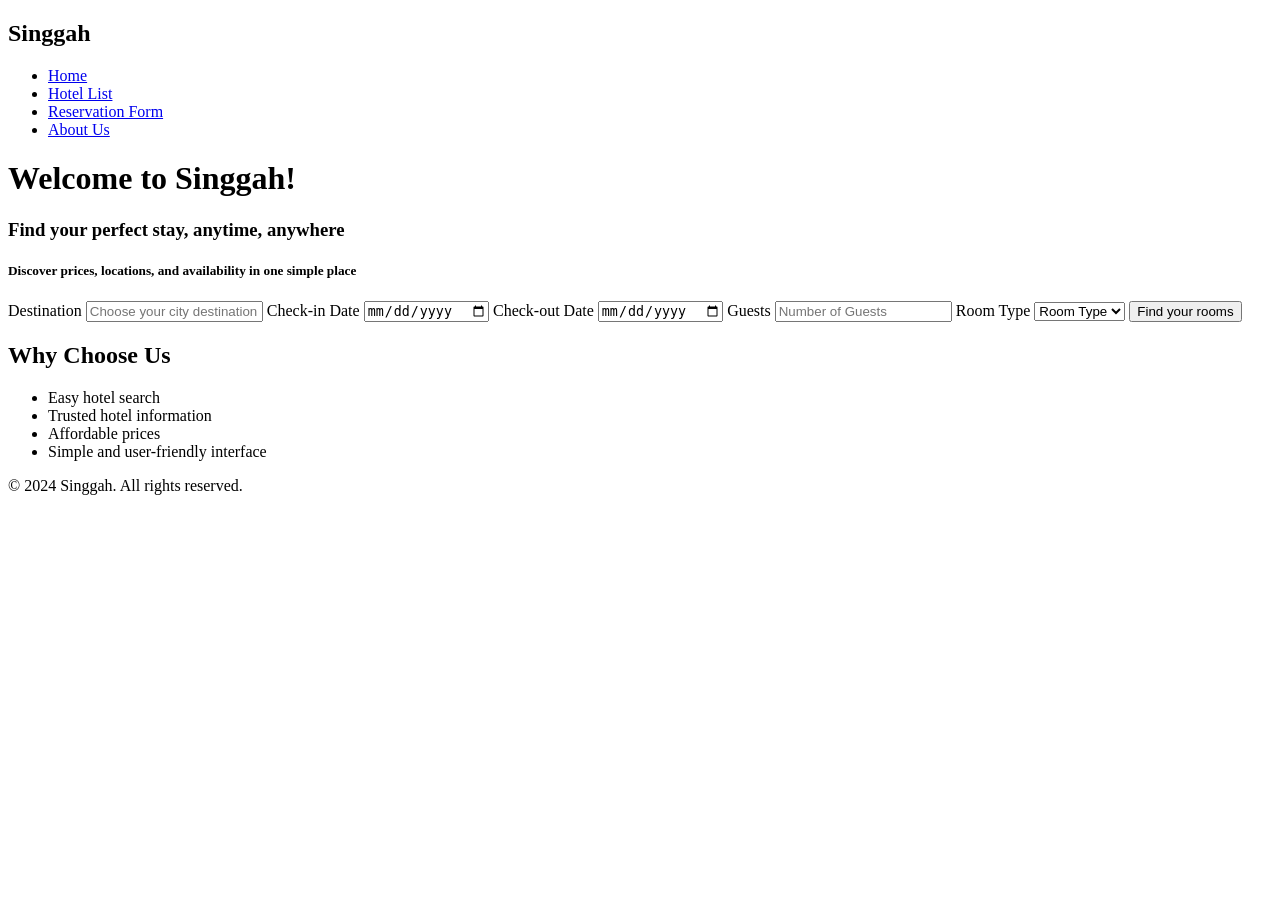
==== index.html @ 07c880d2 "Initial commit" ====
<!DOCTYPE html>
<html lang="en">
    <head>
        <meta charset="UTF-8">
        <meta name="viewport" content="width=device-width, initial-scale=1.0">
        <link rel="stylesheet" href="assets/css/styles.css">
        <title>Welcome to Singgah</title>
    </head>
    <body>
        <!--Navigation Bar-->
        <nav>
            <h2 id="logo">Singgah</h2>
            <ul>
                <li><a href="index.html">Home</a></li>
                <li><a href="hotels.html">Hotel List</a></li>
                <li><a href="reservation.html">Reservation Form</a></li>
                <li><a href="about.html">About Us</a></li>
            </ul>
        </nav>

        <!--main container of landing page-->
        <div>
            <h1>Welcome to Singgah!</h1>
            <h3>Find your perfect stay, anytime, anywhere</h3>
            <h5>Discover prices, locations, and availability in one simple place</h5>
            <form>
                <label for="city">Destination</label>
                <input id="city" type="text" name="location" placeholder="Choose your city destination" required>

                <label for="checkin">Check-in Date</label>
                <input id="checkin" name="checkin" type="date" required>

                <label for="checkout">Check-out Date</label>
                <input id="checkout" name="checkout" type="date" required>

                <label for="guests">Guests</label>
                <input type="number" name="guests" placeholder="Number of Guests" min="1" required>

                <label for="roomType">Room Type</label>
                <select name="roomType" required>
                    <option value="" disabled selected>Room Type</option>
                    <option value="single">Single</option>
                    <option value="double">Double</option>
                    <option value="suite">Suite</option>
                </select>

                <button type="submit">Find your rooms</button>
            </form>
        </div>

        <!--second slide of the container-->
        <div>
            <h2>Why Choose Us</h2>
            <ul>
                <li>Easy hotel search</li>
                <li>Trusted hotel information</li>
                <li>Affordable prices</li>
                <li>Simple and user-friendly interface</li>
            </ul>
        </div>
        <footer>
            <p>&copy; 2024 Singgah. All rights reserved.</p>
        </footer>
        
        <script src="assets/js/script.js"></script>
    </body>
</html>
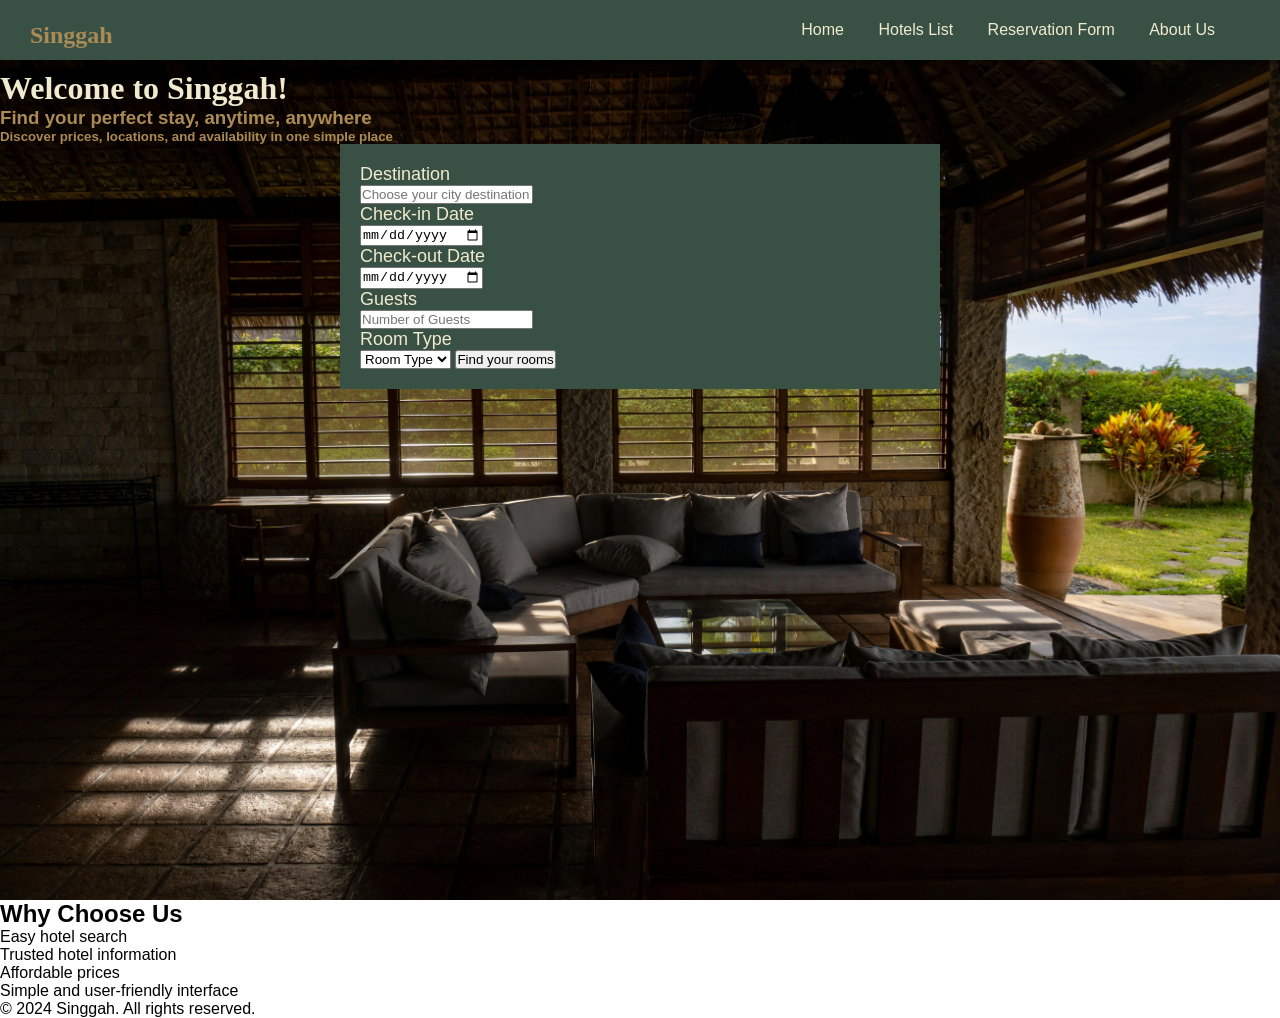
==== commit d097ea98: "make a landing page" ====
--- a/index.html
+++ b/index.html
@@ -6,23 +6,40 @@
         <link rel="stylesheet" href="assets/css/styles.css">
         <title>Welcome to Singgah</title>
     </head>
+    <!--THIS IS THE LANDING PAGE-->
     <body>
         <!--Navigation Bar-->
         <nav>
-            <h2 id="logo">Singgah</h2>
-            <ul>
-                <li><a href="index.html">Home</a></li>
-                <li><a href="hotels.html">Hotel List</a></li>
-                <li><a href="reservation.html">Reservation Form</a></li>
-                <li><a href="about.html">About Us</a></li>
-            </ul>
+            <div id="logo">
+                <h2
+                    id="logo"
+                    style="
+                        color:#AA8B56;
+                        font-family:Copperplate, Papyrus, fantasy;
+                    ">
+                    Singgah
+                </h2>
+            </div>
+            <div id="navlink">
+                <ul>
+                    <li><a href="index.html">Home</a></li>
+                    <li><a href="hotels.html">Hotels List</a></li>
+                    <li><a href="reservation.html">Reservation Form</a></li>
+                    <li><a href="about.html">About Us</a></li>
+                </ul>
+            </div>
         </nav>
 
         <!--main container of landing page-->
-        <div>
-            <h1>Welcome to Singgah!</h1>
-            <h3>Find your perfect stay, anytime, anywhere</h3>
-            <h5>Discover prices, locations, and availability in one simple place</h5>
+        <div id="container">
+            <h1 style="
+                color:#F0EBCE;
+                font-family:Copperplate, Papyrus, fantasy;
+            ">
+                Welcome to Singgah!
+            </h1>
+            <h3 style="color:#AA8B56">Find your perfect stay, anytime, anywhere</h3>
+            <h5 style="color:#AA8B56">Discover prices, locations, and availability in one simple place</h5>
             <form>
                 <label for="city">Destination</label>
                 <input id="city" type="text" name="location" placeholder="Choose your city destination" required>
--- a/assets/css/styles.css
+++ b/assets/css/styles.css
@@ -0,0 +1,75 @@
+* {
+  margin: 0;
+  padding: 0;
+  box-sizing: border-box;
+}
+
+body {
+    font-family: Verdana, sans-serif;
+}
+
+nav {
+    background-color: #395144;
+    position: fixed;
+    width: 100%;
+    height: 60px;
+    display: flex;
+    align-items: center;
+    justify-content: space-between;
+}
+
+a {
+    text-decoration: none;
+    color: #F0EBCE;
+}
+
+#logo {
+    padding-top: 5px;
+    padding-left: 15px;
+}
+
+a:hover {
+    background-color: #4E6C50;
+    padding: 5px 10px;
+    border-radius: 5px;
+}
+
+#navlink {
+    padding: 15px;    
+}
+
+#navlink ul {
+    float: right;
+    margin-right: 20px;
+}
+
+#navlink ul li {
+    display: inline;
+    margin-right: 30px;
+}
+
+
+#container {
+    padding-top: 70px;
+    height: 100vh;
+    width: 100%;
+    background-size: cover;
+    background-image:url(../img/landing-page.jpg);
+}
+
+form {
+    margin: auto;
+    background-color: #395144;
+    width: 600px;
+    padding: 20px;
+}
+
+label{
+    display: block;
+}
+
+form label {
+    color: #F0EBCE;
+    font-size: 18px;
+    margin-right: 10px;
+}
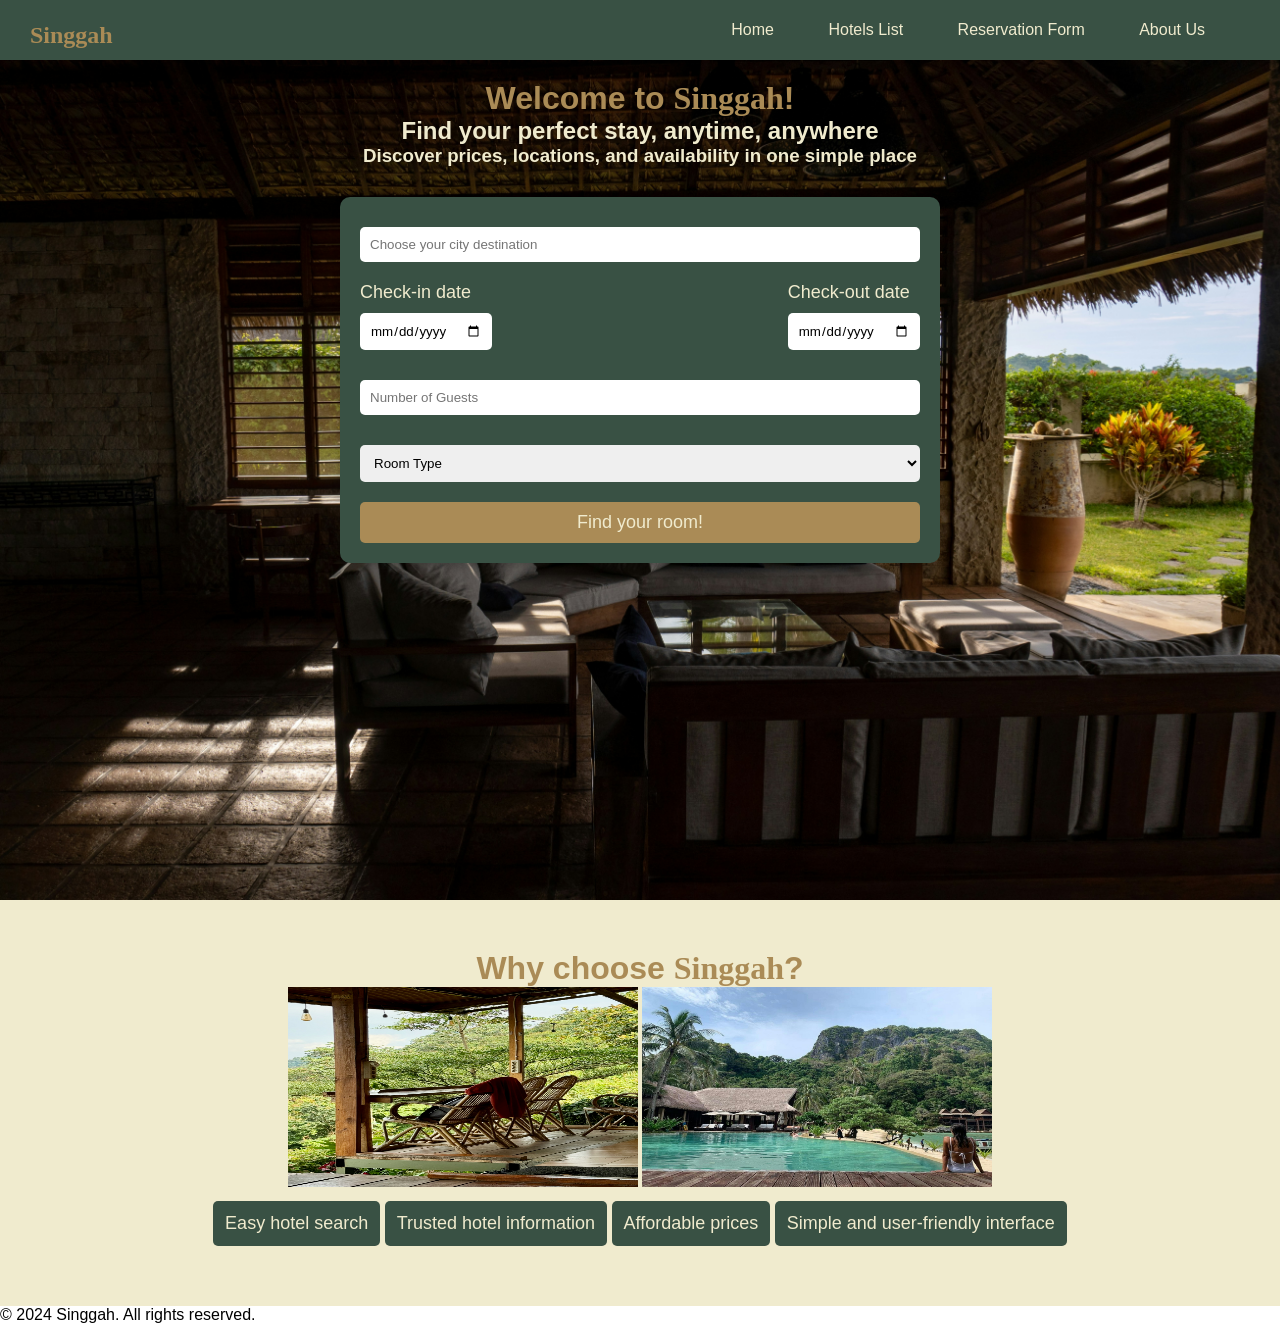
==== commit fc1b0770: "lanjutin landing page" ====
--- a/index.html
+++ b/index.html
@@ -33,27 +33,28 @@
         <!--main container of landing page-->
         <div id="container">
             <h1 style="
-                color:#F0EBCE;
-                font-family:Copperplate, Papyrus, fantasy;
+                color:#AA8B56;
+                text-align: center;
             ">
-                Welcome to Singgah!
+                Welcome to <span style="font-family:Copperplate, Papyrus, fantasy;">Singgah</span>!
             </h1>
-            <h3 style="color:#AA8B56">Find your perfect stay, anytime, anywhere</h3>
-            <h5 style="color:#AA8B56">Discover prices, locations, and availability in one simple place</h5>
+            <h2 style="color:#F0EBCE; text-align: center;">Find your perfect stay, anytime, anywhere</h3>
+            <h3 style="color:#F0EBCE; margin-bottom:30px; text-align:center;">Discover prices, locations, and availability in one simple place</h5>
             <form>
-                <label for="city">Destination</label>
                 <input id="city" type="text" name="location" placeholder="Choose your city destination" required>
 
-                <label for="checkin">Check-in Date</label>
-                <input id="checkin" name="checkin" type="date" required>
-
-                <label for="checkout">Check-out Date</label>
-                <input id="checkout" name="checkout" type="date" required>
-
-                <label for="guests">Guests</label>
+                <div id="dateInputs">
+                    <div id="checkinDate">
+                        <label for="checkin">Check-in date</label>
+                        <input id="checkin" name="checkin" type="date" required>
+                    </div>
+                    <div id="checkoutDate">
+                        <label for="checkout">Check-out date</label>
+                        <input id="checkout" name="checkout" type="date" required>
+                    </div>
+                </div>
                 <input type="number" name="guests" placeholder="Number of Guests" min="1" required>
 
-                <label for="roomType">Room Type</label>
                 <select name="roomType" required>
                     <option value="" disabled selected>Room Type</option>
                     <option value="single">Single</option>
@@ -61,19 +62,25 @@
                     <option value="suite">Suite</option>
                 </select>
 
-                <button type="submit">Find your rooms</button>
+                <button id="submit" type="submit">Find your room!</button>
             </form>
         </div>
 
         <!--second slide of the container-->
-        <div>
-            <h2>Why Choose Us</h2>
-            <ul>
-                <li>Easy hotel search</li>
-                <li>Trusted hotel information</li>
-                <li>Affordable prices</li>
-                <li>Simple and user-friendly interface</li>
-            </ul>
+        <div id="whyUs">
+            <h1 style="color:#AA8B56;">Why choose <span style="font-family:Copperplate, Papyrus, fantasy;">Singgah</span>?</h2>
+                <div id="gallery">
+                    <img src="assets/img/image1.jpg" alt="Happy travelers" class="whyUsImg">
+                    <img src="assets/img/image2.jpg" alt="Hotel room" class="whyUsImg">
+                </div>
+                <div id="whyPoints">
+                    <ul>
+                        <li class="whyPoint">Easy hotel search</li>
+                        <li class="whyPoint">Trusted hotel information</li>
+                        <li class="whyPoint">Affordable prices</li>
+                        <li class="whyPoint">Simple and user-friendly interface</li>
+                    </ul>
+                </div>
         </div>
         <footer>
             <p>&copy; 2024 Singgah. All rights reserved.</p>
@@ -81,4 +88,4 @@
         
         <script src="assets/js/script.js"></script>
     </body>
-</html>+</html>
--- a/assets/css/styles.css
+++ b/assets/css/styles.css
@@ -2,10 +2,11 @@
   margin: 0;
   padding: 0;
   box-sizing: border-box;
+  font-family: Arial, Helvetica, sans-serif
 }
 
 body {
-    font-family: Verdana, sans-serif;
+    font-family: Helvetica, sans-serif;
 }
 
 nav {
@@ -21,6 +22,8 @@
 a {
     text-decoration: none;
     color: #F0EBCE;
+    padding: 5px 10px;
+    border-radius: 5px;
 }
 
 #logo {
@@ -30,8 +33,6 @@
 
 a:hover {
     background-color: #4E6C50;
-    padding: 5px 10px;
-    border-radius: 5px;
 }
 
 #navlink {
@@ -50,7 +51,7 @@
 
 
 #container {
-    padding-top: 70px;
+    padding-top: 80px;
     height: 100vh;
     width: 100%;
     background-size: cover;
@@ -62,6 +63,8 @@
     background-color: #395144;
     width: 600px;
     padding: 20px;
+    border-radius: 10px;
+    box-shadow: 0 4px 8px rgba(0, 0, 0, 0.2);
 }
 
 label{
@@ -72,4 +75,79 @@
     color: #F0EBCE;
     font-size: 18px;
     margin-right: 10px;
+}
+
+input[type="text"], input[type="number"] {
+    width: 100%;
+    padding: 10px;
+    margin: 10px 0 20px 0;
+    border: none;
+    border-radius: 5px;
+}
+
+input[type="date"] {
+    width: 100%;
+    padding: 10px;
+    margin: 10px 0 20px 0;
+    border: none;
+    border-radius: 5px;
+}
+
+#dateInputs {
+    display: flex;
+    justify-content: space-between;
+    gap: 20px;
+}
+
+select {
+    width: 100%;
+    padding: 10px;
+    margin: 10px 0 20px 0;
+    border: none;
+    border-radius: 5px;
+}
+
+#submit {
+    width: 100%;
+    padding: 10px;
+    background-color: #AA8B56;
+    color: #F0EBCE;
+    border: none;
+    border-radius: 5px;
+    font-size: 18px;
+    cursor: pointer;
+}
+
+#submit:hover {
+    background-color: #ac9166;
+}
+
+#whyUs {
+    padding: 50px;
+    text-align: center;
+    background-color: #F0EBCE;
+}
+
+#whyUs ul li {
+    list-style-type: none;
+    margin: 10px 0;
+    font-size: 18px;
+}
+
+.whyPoint {
+    background-color: #395144;
+    color: #F0EBCE;
+    display: inline-block;
+    border-radius: 5px;
+    padding: 12px;
+    cursor: pointer;
+}
+
+.whyPoint:hover {
+    background-color: #4E6C50; 
+}
+
+.whyUsImg {
+    height: 200px;
+    width: 350px
 }
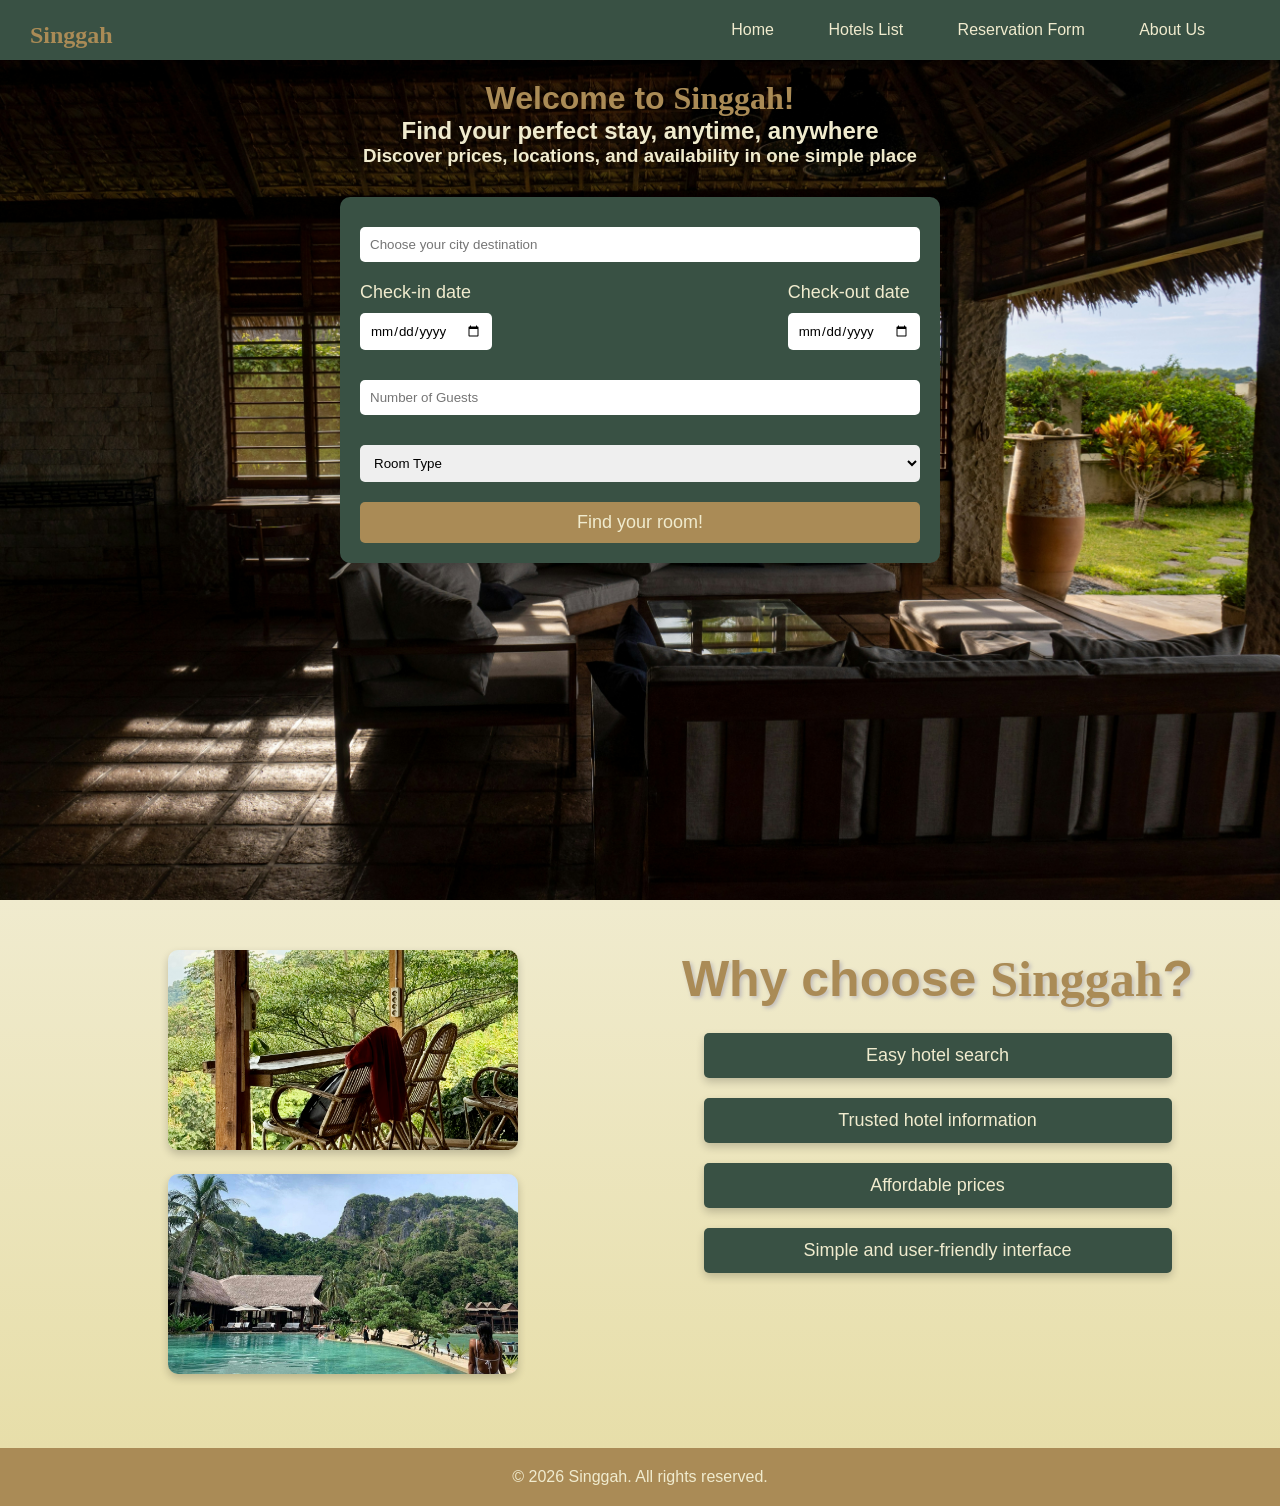
==== commit e8150ca1: "finished the landing page and started the about us page" ====
--- a/index.html
+++ b/index.html
@@ -25,65 +25,75 @@
                     <li><a href="index.html">Home</a></li>
                     <li><a href="hotels.html">Hotels List</a></li>
                     <li><a href="reservation.html">Reservation Form</a></li>
-                    <li><a href="about.html">About Us</a></li>
+                    <li><a href="task_css/about.html">About Us</a></li>
                 </ul>
             </div>
         </nav>
 
         <!--main container of landing page-->
         <div id="container">
-            <h1 style="
-                color:#AA8B56;
-                text-align: center;
-            ">
-                Welcome to <span style="font-family:Copperplate, Papyrus, fantasy;">Singgah</span>!
-            </h1>
-            <h2 style="color:#F0EBCE; text-align: center;">Find your perfect stay, anytime, anywhere</h3>
-            <h3 style="color:#F0EBCE; margin-bottom:30px; text-align:center;">Discover prices, locations, and availability in one simple place</h5>
-            <form>
-                <input id="city" type="text" name="location" placeholder="Choose your city destination" required>
+            <div id="landingPage">
+                <h1 style="
+                    color:#AA8B56;
+                    text-align: center;
+                ">
+                    Welcome to <span style="font-family:Copperplate, Papyrus, fantasy;">Singgah</span>!
+                </h1>
+                <h2 style="color:#F0EBCE; text-align: center;">Find your perfect stay, anytime, anywhere</h3>
+                <h3 style="color:#F0EBCE; margin-bottom:30px; text-align:center;">Discover prices, locations, and availability in one simple place</h5>
+                <form>
+                    <input id="city" type="text" name="location" placeholder="Choose your city destination" required>
 
-                <div id="dateInputs">
-                    <div id="checkinDate">
-                        <label for="checkin">Check-in date</label>
-                        <input id="checkin" name="checkin" type="date" required>
+                    <div id="dateInputs">
+                        <div id="checkinDate">
+                            <label for="checkin">Check-in date</label>
+                            <input id="checkin" name="checkin" type="date" required>
+                        </div>
+                        <div id="checkoutDate">
+                            <label for="checkout">Check-out date</label>
+                            <input id="checkout" name="checkout" type="date" required>
+                        </div>
                     </div>
-                    <div id="checkoutDate">
-                        <label for="checkout">Check-out date</label>
-                        <input id="checkout" name="checkout" type="date" required>
-                    </div>
-                </div>
-                <input type="number" name="guests" placeholder="Number of Guests" min="1" required>
+                    <input type="number" name="guests" placeholder="Number of Guests" min="1" required>
 
-                <select name="roomType" required>
-                    <option value="" disabled selected>Room Type</option>
-                    <option value="single">Single</option>
-                    <option value="double">Double</option>
-                    <option value="suite">Suite</option>
-                </select>
+                    <select name="roomType" required>
+                        <option value="" disabled selected>Room Type</option>
+                        <option value="single">Single</option>
+                        <option value="double">Double</option>
+                        <option value="suite">Suite</option>
+                    </select>
 
-                <button id="submit" type="submit">Find your room!</button>
-            </form>
+                    <button id="submit" type="submit">Find your room!</button>
+                </form>
+            </div>
         </div>
 
         <!--second slide of the container-->
         <div id="whyUs">
-            <h1 style="color:#AA8B56;">Why choose <span style="font-family:Copperplate, Papyrus, fantasy;">Singgah</span>?</h2>
-                <div id="gallery">
-                    <img src="assets/img/image1.jpg" alt="Happy travelers" class="whyUsImg">
-                    <img src="assets/img/image2.jpg" alt="Hotel room" class="whyUsImg">
-                </div>
-                <div id="whyPoints">
-                    <ul>
-                        <li class="whyPoint">Easy hotel search</li>
-                        <li class="whyPoint">Trusted hotel information</li>
-                        <li class="whyPoint">Affordable prices</li>
-                        <li class="whyPoint">Simple and user-friendly interface</li>
-                    </ul>
-                </div>
+            <div id="gallery">
+                <img src="assets/img/image1.jpg" alt="Happy travelers" class="whyUsImg">
+                <img src="assets/img/image2.jpg" alt="Hotel room" class="whyUsImg">
+            </div>
+            <div id="whyPoints">
+                <h1 style="
+                    color:#AA8B56;
+                    margin-bottom:15px;
+                    text-align: center;
+                    text-shadow: 2px 2px 4px #bebaba;
+                    font-size: 50px;
+                ">
+                    Why choose <span style="font-family:Copperplate, Papyrus, fantasy;">Singgah</span>?
+                </h1>
+                <ul style="margin-bottom:30px;">
+                    <li class="whyPoint">Easy hotel search</li>
+                    <li class="whyPoint">Trusted hotel information</li>
+                    <li class="whyPoint">Affordable prices</li>
+                    <li class="whyPoint">Simple and user-friendly interface</li>
+                </ul>
+            </div>
         </div>
         <footer>
-            <p>&copy; 2024 Singgah. All rights reserved.</p>
+            <p>&copy; 2026 Singgah. All rights reserved.</p>
         </footer>
         
         <script src="assets/js/script.js"></script>
--- a/assets/css/styles.css
+++ b/assets/css/styles.css
@@ -9,6 +9,8 @@
     font-family: Helvetica, sans-serif;
 }
 
+/* Navigation Bar Styles */
+
 nav {
     background-color: #395144;
     position: fixed;
@@ -17,6 +19,7 @@
     display: flex;
     align-items: center;
     justify-content: space-between;
+    box-shadow: 0 2px 4px rgba(0, 0, 0, 0.1);
 }
 
 a {
@@ -49,12 +52,17 @@
     margin-right: 30px;
 }
 
+/* Landing Page Styles */
 
 #container {
-    padding-top: 80px;
     height: 100vh;
     width: 100%;
-    background-size: cover;
+}
+
+#landingPage {
+    padding-top: 80px;
+    background-size:cover;
+    height: 100vh;
     background-image:url(../img/landing-page.jpg);
 }
 
@@ -67,7 +75,7 @@
     box-shadow: 0 4px 8px rgba(0, 0, 0, 0.2);
 }
 
-label{
+label {
     display: block;
 }
 
@@ -125,7 +133,11 @@
 #whyUs {
     padding: 50px;
     text-align: center;
-    background-color: #F0EBCE;
+    background-image: linear-gradient(to bottom, #F0EBCE, #e7dea9);
+    display: grid;
+    grid-template-columns: 1fr 1fr;
+    gap: 10px;
+    justify-content: space-between;
 }
 
 #whyUs ul li {
@@ -141,6 +153,9 @@
     border-radius: 5px;
     padding: 12px;
     cursor: pointer;
+    width: 80%;
+    margin-top: 20px;
+    box-shadow: 0 4px 8px rgba(0, 0, 0, 0.2);;
 }
 
 .whyPoint:hover {
@@ -149,5 +164,35 @@
 
 .whyUsImg {
     height: 200px;
-    width: 350px
+    width: 350px;
+    object-fit: cover;
+    border-radius: 10px;
+    margin-bottom: 20px;
+    box-shadow: 0 4px 8px rgba(0, 0, 0, 0.2);
+}
+
+/* Footer Styles */
+
+footer {
+    background-color: #AA8B56;
+    color: #F0EBCE;
+    text-align: center;
+    padding: 20px;
+    position: relative;
+    bottom: 0;
+    width: 100%;
+}
+
+/* About Page Styles */
+
+#aboutPage {
+    padding-top: 6dvh;
+    height: 100vh;
+    background-size: cover;
+    background-image: linear-gradient(to top, #F0EBCE, #395144);
+    text-align: center;
+}
+
+.aboutContent {
+    color: #F0EBCE;
 }
